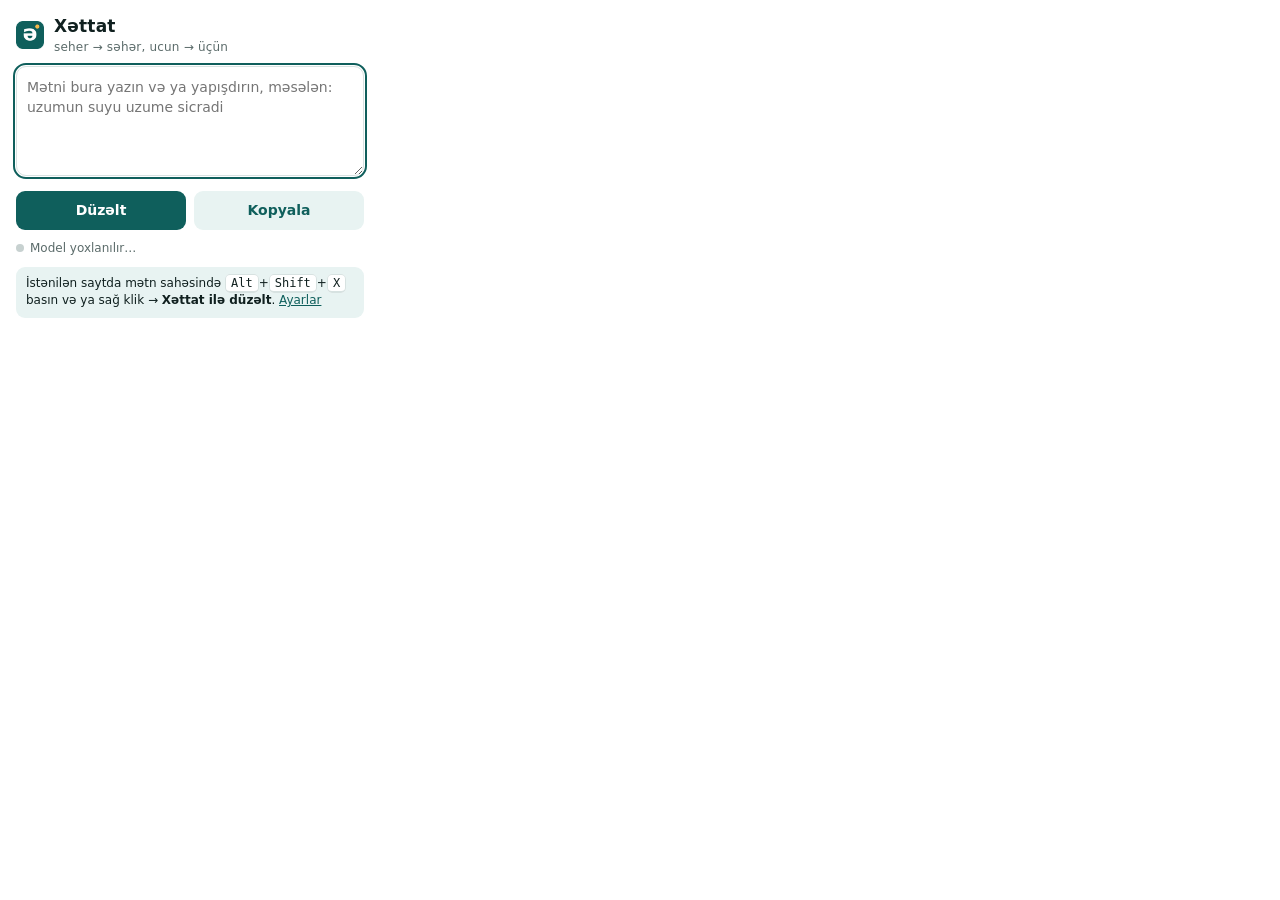
==== extension/popup.html @ adf32c40 "feat: Chrome MV3 extension (offscreen ORT, shortcut, context menu, popup, options) + pack scripts Co" ====
<!doctype html>
<html lang="az">
<head>
  <meta charset="utf-8">
  <title>Xəttat</title>
  <link rel="stylesheet" href="styles.css">
</head>
<body class="popup">
  <div class="wrap">
    <header>
      <img src="icons/icon48.png" alt="">
      <h1>Xəttat <small>seher → səhər, ucun → üçün</small></h1>
    </header>
    <textarea id="text" placeholder="Mətni bura yazın və ya yapışdırın, məsələn: uzumun suyu uzume sicradi" autofocus></textarea>
    <div class="row">
      <button id="fix">Düzəlt</button>
      <button id="copy" class="secondary">Kopyala</button>
    </div>
    <div class="status"><span id="dot" class="dot"></span><span id="status">Model yoxlanılır…</span></div>
    <div class="hint">İstənilən saytda mətn sahəsində <kbd>Alt</kbd>+<kbd>Shift</kbd>+<kbd>X</kbd> basın və ya sağ klik → <b>Xəttat ilə düzəlt</b>.
      <a href="options.html" target="_blank">Ayarlar</a></div>
  </div>
  <script type="module" src="popup.js"></script>
</body>
</html>
---- extension/styles.css ----
:root { --ink: #10201f; --muted: #5b6b6a; --brand: #0f5f5c; --brand-2: #e8f3f2; --line: #d7e2e1; --err: #b42318; }
* { box-sizing: border-box; }
body { margin: 0; font: 14px/1.45 system-ui, -apple-system, "Segoe UI", sans-serif; color: var(--ink); background: #fff; }
.wrap { padding: 14px 16px 16px; }
.popup { width: 380px; }
header { display: flex; align-items: center; gap: 10px; margin-bottom: 10px; }
header img { width: 28px; height: 28px; }
h1 { font-size: 17px; margin: 0; letter-spacing: .2px; }
h1 small { display: block; font-size: 12px; font-weight: 400; color: var(--muted); }
textarea { width: 100%; min-height: 110px; resize: vertical; padding: 10px; border: 1px solid var(--line); border-radius: 10px; font: inherit; }
textarea:focus, input:focus { outline: 2px solid var(--brand); outline-offset: 1px; }
.row { display: flex; gap: 8px; margin-top: 10px; }
button { flex: 1; padding: 9px 12px; border: 0; border-radius: 9px; font: inherit; font-weight: 600; cursor: pointer; background: var(--brand); color: #fff; }
button.secondary { background: var(--brand-2); color: var(--brand); }
button:disabled { opacity: .55; cursor: default; }
.status { margin-top: 10px; font-size: 12px; color: var(--muted); display: flex; align-items: center; gap: 6px; }
.dot { width: 8px; height: 8px; border-radius: 50%; background: #c7d1d0; }
.dot.ok { background: #1f9d55; } .dot.err { background: var(--err); }
.hint { margin-top: 10px; padding: 8px 10px; border-radius: 9px; background: var(--brand-2); font-size: 12px; }
kbd { font: 12px ui-monospace, monospace; padding: 1px 5px; border: 1px solid var(--line); border-bottom-width: 2px; border-radius: 5px; background: #fff; }
a { color: var(--brand); }
fieldset { border: 1px solid var(--line); border-radius: 10px; padding: 10px 14px; margin: 0 0 12px; }
legend { font-weight: 600; padding: 0 4px; }
label { display: block; margin: 6px 0; }
input[type=url] { width: 100%; padding: 8px; border: 1px solid var(--line); border-radius: 8px; font: inherit; }
.options { max-width: 560px; margin: 24px auto; }
.saved { color: #1f9d55; font-size: 13px; margin-left: 8px; }
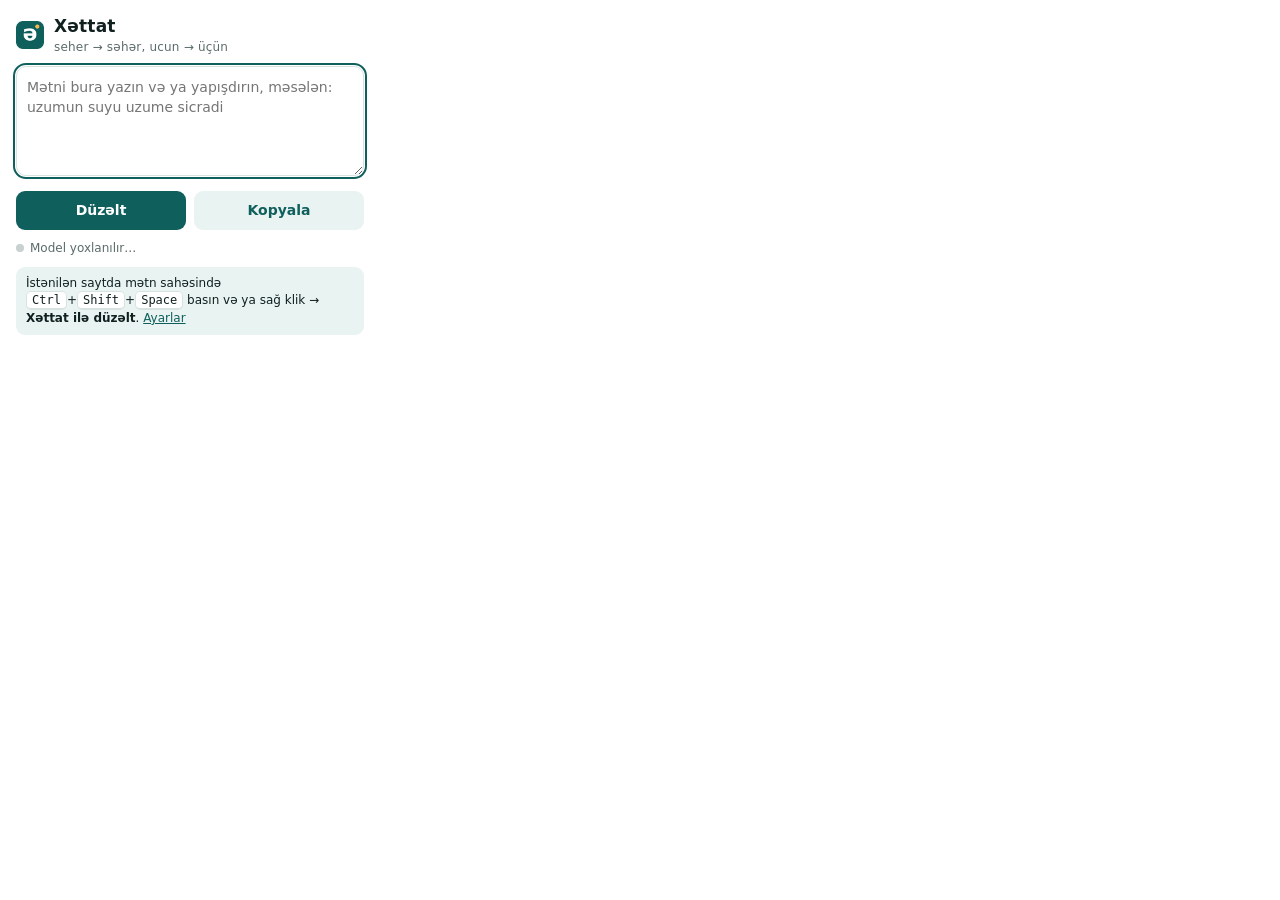
==== commit 8e343f00: "fix(extension): work inside editor iframes, never fail silently, shortcut Ctrl+Shift+Space User repo" ====
--- a/extension/popup.html
+++ b/extension/popup.html
@@ -11,13 +11,14 @@
       <img src="icons/icon48.png" alt="">
       <h1>Xəttat <small>seher → səhər, ucun → üçün</small></h1>
     </header>
+    <p id="note" class="note" hidden></p>
     <textarea id="text" placeholder="Mətni bura yazın və ya yapışdırın, məsələn: uzumun suyu uzume sicradi" autofocus></textarea>
     <div class="row">
       <button id="fix">Düzəlt</button>
       <button id="copy" class="secondary">Kopyala</button>
     </div>
     <div class="status"><span id="dot" class="dot"></span><span id="status">Model yoxlanılır…</span></div>
-    <div class="hint">İstənilən saytda mətn sahəsində <kbd>Alt</kbd>+<kbd>Shift</kbd>+<kbd>X</kbd> basın və ya sağ klik → <b>Xəttat ilə düzəlt</b>.
+    <div class="hint">İstənilən saytda mətn sahəsində <kbd>Ctrl</kbd>+<kbd>Shift</kbd>+<kbd>Space</kbd> basın və ya sağ klik → <b>Xəttat ilə düzəlt</b>.
       <a href="options.html" target="_blank">Ayarlar</a></div>
   </div>
   <script type="module" src="popup.js"></script>
--- a/extension/styles.css
+++ b/extension/styles.css
@@ -25,3 +25,4 @@
 input[type=url] { width: 100%; padding: 8px; border: 1px solid var(--line); border-radius: 8px; font: inherit; }
 .options { max-width: 560px; margin: 24px auto; }
 .saved { color: #1f9d55; font-size: 13px; margin-left: 8px; }
+.note { margin: 0 0 8px; padding: 8px 10px; border-radius: 9px; background: #fdf1d6; font-size: 12px; }
